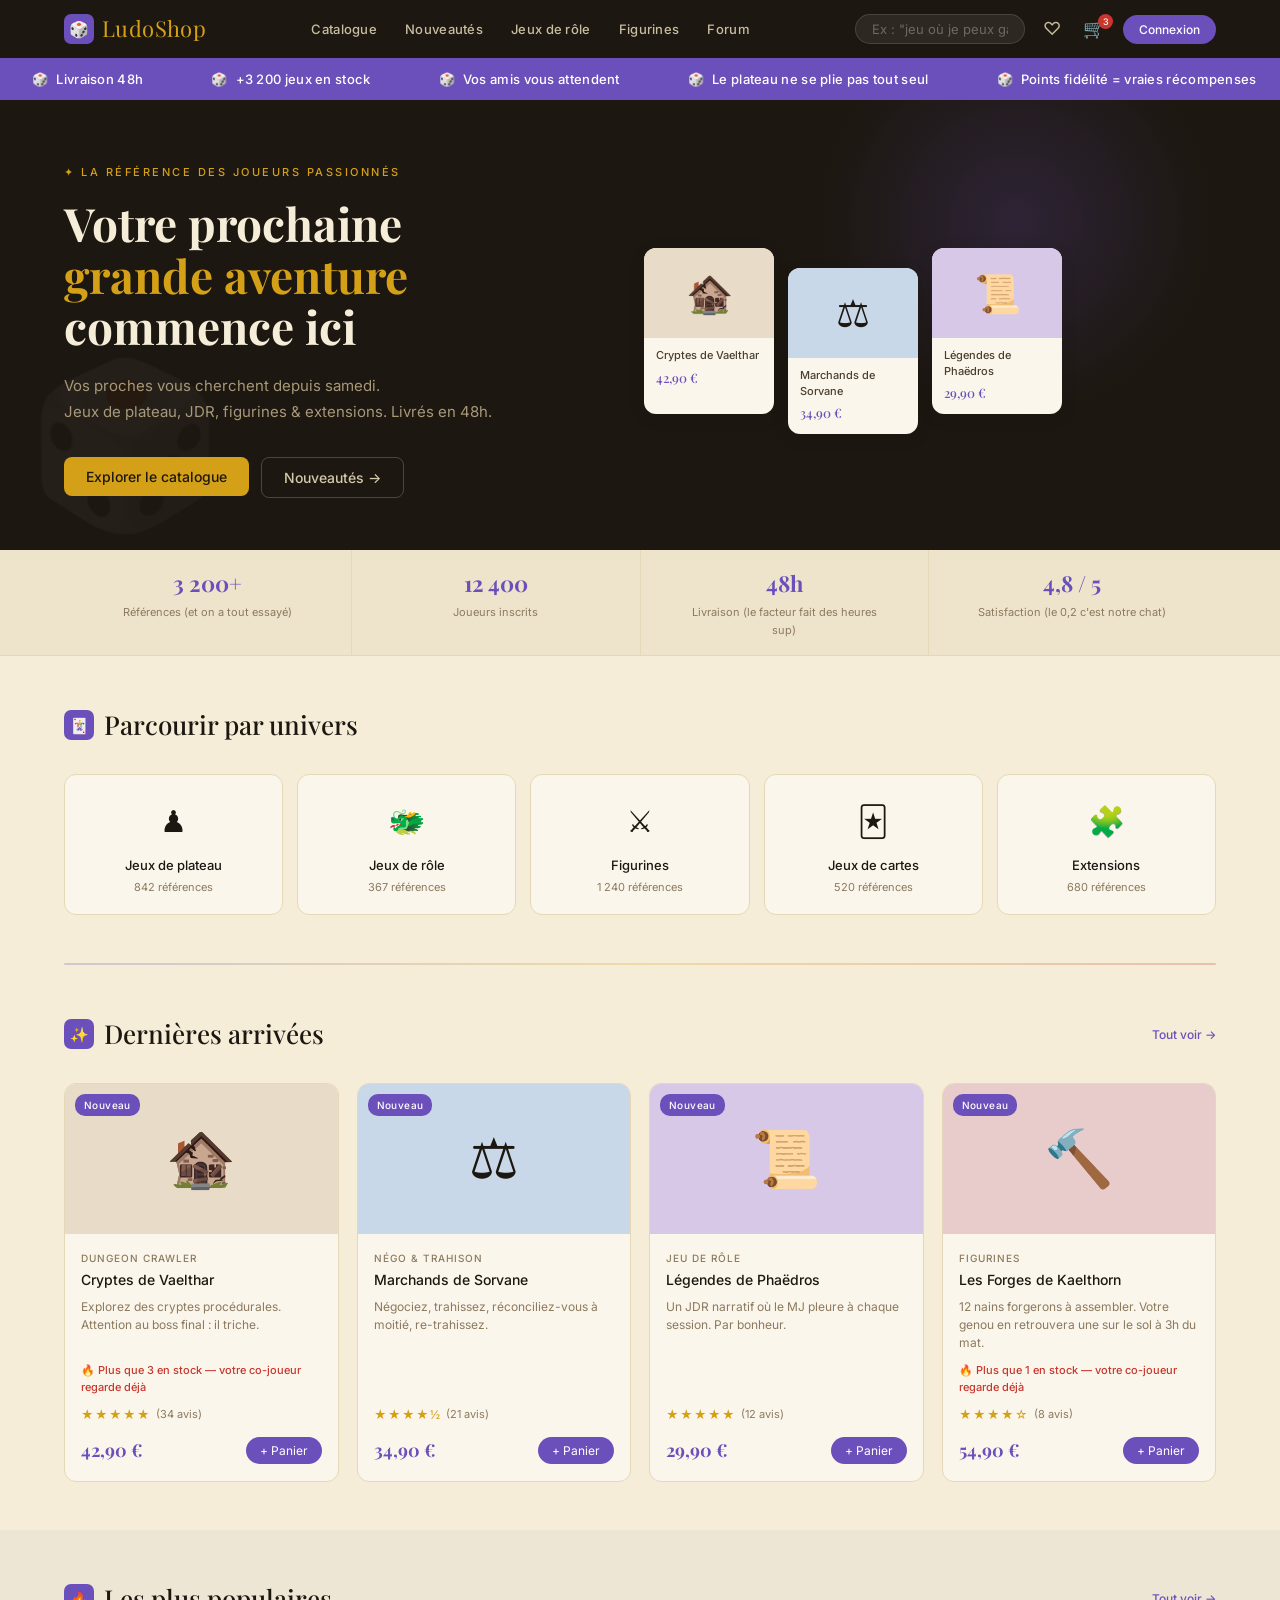
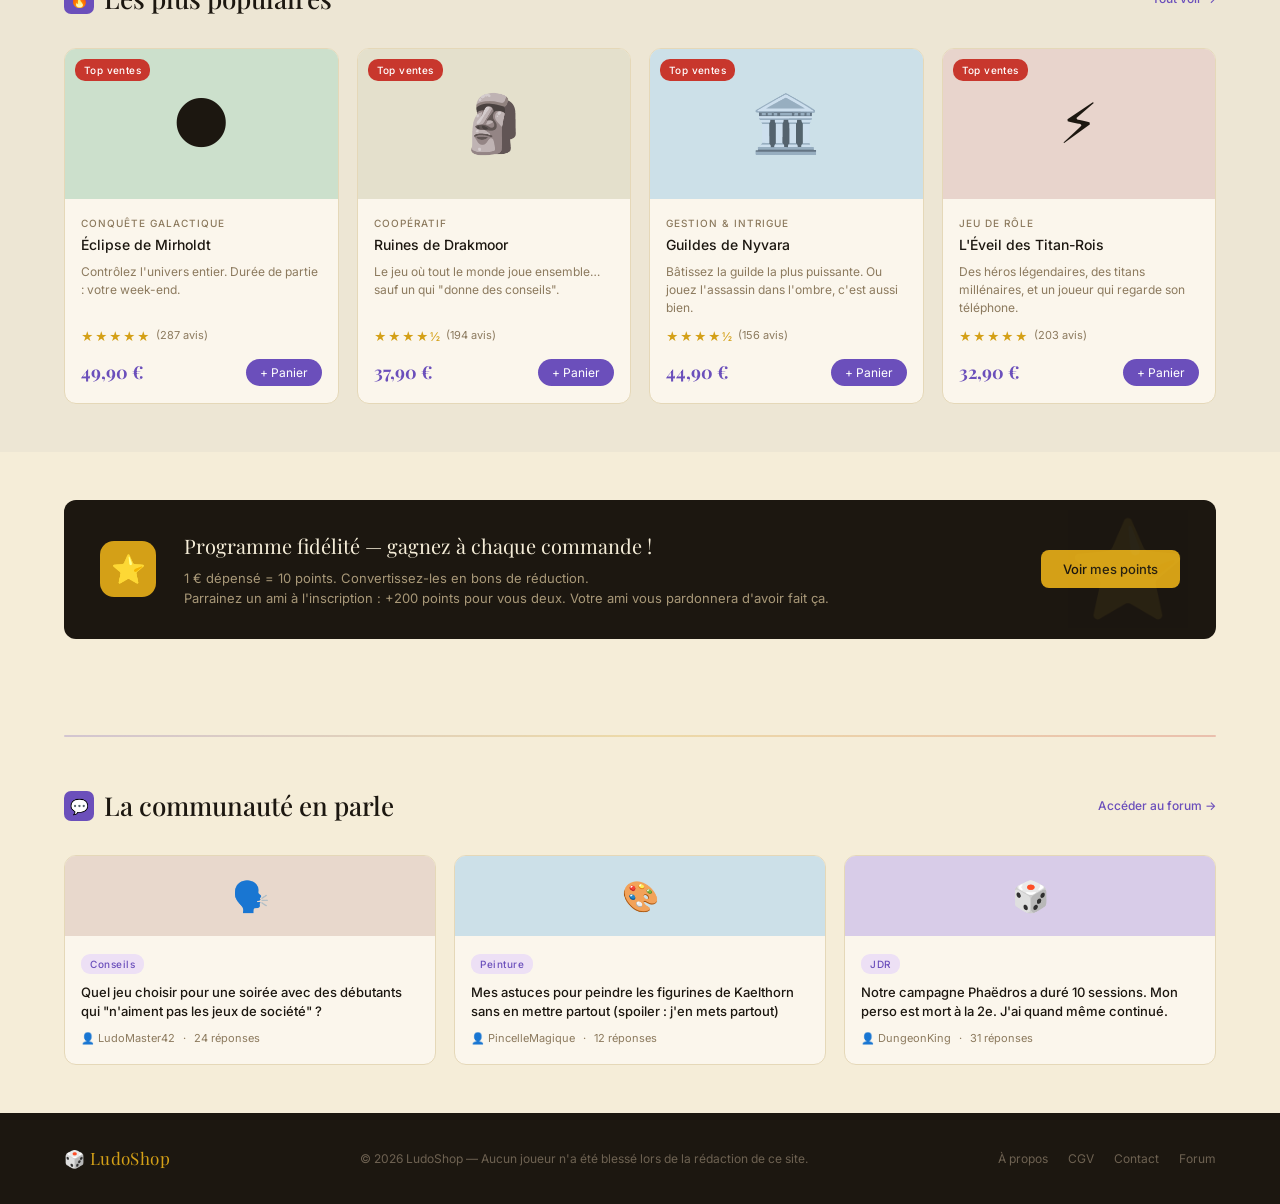
==== index.html @ 3dee8f59 "Modif index index.php -> inde.html ajoute main.css" ====
<!DOCTYPE html>
<html lang="fr">
<head>
    <meta charset="UTF-8">
    <meta name="viewport" content="width=device-width, initial-scale=1.0">
    <title>LudoShop — La boutique des joueurs (sérieux)</title>
    <link rel="stylesheet" href="style/main.css">
</head>
<body>

<!-- NAVBAR -->
<header>
    <nav class="navbar">
        <div class="container">
            <a href="index.html" class="logo">
                <div class="logo-die">
                    <span class="shake-die" id="shake-die" title="Lancez le dé !">🎲</span>
                </div>
                LudoShop
            </a>
            <ul class="nav-links">
                <li><a href="catalogue.html">Catalogue</a></li>
                <li><a href="catalogue.html?cat=nouveautes">Nouveautés</a></li>
                <li><a href="catalogue.html?cat=jdr">Jeux de rôle</a></li>
                <li><a href="catalogue.html?cat=figurines">Figurines</a></li>
                <li><a href="forum.html">Forum</a></li>
            </ul>
            <div class="nav-right">
                <input class="search-input" type="text" placeholder='Ex : "jeu où je peux gagner"…'>
                <button class="icon-btn" title="Mes envies">♡</button>
                <button class="icon-btn" title="Mon panier (plein comme d'hab)">
                    🛒
                    <span class="cart-badge">3</span>
                </button>
                <a href="connexion.html"><button class="btn-nav">Connexion</button></a>
            </div>
        </div>
    </nav>
</header>

<!-- BANDEAU DÉFILANT -->
<div class="fun-banner" aria-hidden="true">
    <div class="fun-banner-track">
        <span>Livraison 48h</span>
        <span>+3 200 jeux en stock</span>
        <span>Vos amis vous attendent</span>
        <span>Le plateau ne se plie pas tout seul</span>
        <span>Points fidélité = vraies récompenses</span>
        <span>Aucune figurine n'a été blessée lors des tests</span>
        <span>Le MJ a toujours raison (presque)</span>
        <span>Livraison 48h</span>
        <span>+3 200 jeux en stock</span>
        <span>Vos amis vous attendent</span>
        <span>Le plateau ne se plie pas tout seul</span>
        <span>Points fidélité = vraies récompenses</span>
        <span>Aucune figurine n'a été blessée lors des tests</span>
        <span>Le MJ a toujours raison (presque)</span>
    </div>
</div>

<!-- HERO -->
<section class="hero">
    <div class="container">
        <div class="hero-content">
            <p class="hero-eyebrow">✦ La référence des joueurs passionnés</p>
            <h1 class="hero-title">
                Votre prochaine<br>
                <em>grande aventure</em><br>
                commence ici
            </h1>
            <p class="hero-subtitle" id="hero-slogan">
                Vos proches vous cherchent depuis samedi.<br>
                Jeux de plateau, JDR, figurines &amp; extensions. Livrés en 48h.
            </p>
            <div class="hero-ctas">
                <a href="catalogue.html"><button class="btn btn-gold">Explorer le catalogue</button></a>
                <a href="catalogue.html?cat=nouveautes"><button class="btn btn-ghost">Nouveautés →</button></a>
            </div>
        </div>

        <div class="hero-cards">
            <a href="produit.html?id=1" class="hero-game-card">
                <div class="hero-card-thumb" style="background:#E8DCC8">🏚️</div>
                <div class="hero-card-info">
                    <div class="hero-card-name">Cryptes de Vaelthar</div>
                    <div class="hero-card-price">42,90 €</div>
                </div>
            </a>
            <a href="produit.html?id=2" class="hero-game-card">
                <div class="hero-card-thumb" style="background:#C8D8E8">⚖️</div>
                <div class="hero-card-info">
                    <div class="hero-card-name">Marchands de Sorvane</div>
                    <div class="hero-card-price">34,90 €</div>
                </div>
            </a>
            <a href="produit.html?id=3" class="hero-game-card">
                <div class="hero-card-thumb" style="background:#D8C8E8">📜</div>
                <div class="hero-card-info">
                    <div class="hero-card-name">Légendes de Phaëdros</div>
                    <div class="hero-card-price">29,90 €</div>
                </div>
            </a>
        </div>
    </div>
</section>

<!-- STATS BAR -->
<div class="stats-bar">
    <div class="container">
        <div class="stat-item">
            <div class="stat-num">3 200+</div>
            <div class="stat-label">Références (et on a tout essayé)</div>
        </div>
        <div class="stat-item">
            <div class="stat-num">12 400</div>
            <div class="stat-label">Joueurs inscrits</div>
        </div>
        <div class="stat-item">
            <div class="stat-num">48h</div>
            <div class="stat-label">Livraison (le facteur fait des heures sup)</div>
        </div>
        <div class="stat-item">
            <div class="stat-num">4,8 / 5</div>
            <div class="stat-label">Satisfaction (le 0,2 c'est notre chat)</div>
        </div>
    </div>
</div>

<!-- CATEGORIES -->
<section class="section">
    <div class="container">
        <div class="section-header">
            <h2 class="section-title">
                <div class="title-icon">🃏</div>
                Parcourir par univers
            </h2>
        </div>
        <div class="cat-grid">
            <a href="catalogue.html?cat=plateau" class="cat-card">
                <div class="cat-icon">♟️</div>
                <div class="cat-name">Jeux de plateau</div>
                <div class="cat-nb">842 références</div>
            </a>
            <a href="catalogue.html?cat=jdr" class="cat-card">
                <div class="cat-icon">🐲</div>
                <div class="cat-name">Jeux de rôle</div>
                <div class="cat-nb">367 références</div>
            </a>
            <a href="catalogue.html?cat=figurines" class="cat-card">
                <div class="cat-icon">⚔️</div>
                <div class="cat-name">Figurines</div>
                <div class="cat-nb">1 240 références</div>
            </a>
            <a href="catalogue.html?cat=cartes" class="cat-card">
                <div class="cat-icon">🃏</div>
                <div class="cat-name">Jeux de cartes</div>
                <div class="cat-nb">520 références</div>
            </a>
            <a href="catalogue.html?cat=extensions" class="cat-card">
                <div class="cat-icon">🧩</div>
                <div class="cat-name">Extensions</div>
                <div class="cat-nb">680 références</div>
            </a>
        </div>
    </div>
</section>

<div class="container"><div class="divider"></div></div>

<!-- NOUVEAUTES -->
<section class="section">
    <div class="container">
        <div class="section-header">
            <h2 class="section-title">
                <div class="title-icon">✨</div>
                Dernières arrivées
            </h2>
            <a href="catalogue.html?cat=nouveautes" class="link-all">Tout voir →</a>
        </div>
        <div class="product-grid">

            <!-- Jeu 1 -->
            <div class="product-card">
                <div class="product-thumb" style="background:#E8DCC8" data-fun="Risque de disputes familiales">
                    <span>🏚️</span>
                    <span class="badge-new">Nouveau</span>
                </div>
                <div class="product-body">
                    <div class="product-cat">Dungeon Crawler</div>
                    <div class="product-name">Cryptes de Vaelthar</div>
                    <div class="product-desc">Explorez des cryptes procédurales. Attention au boss final : il triche.</div>
                    <p class="stock-warning">🔥 Plus que 3 en stock — votre co-joueur regarde déjà</p>
                    <div class="product-stars">
                        <span class="stars">★★★★★</span>
                        <span class="avis-nb">(34 avis)</span>
                    </div>
                    <div class="product-footer">
                        <span class="product-price">42,90 €</span>
                        <button class="btn-sm btn-panier">+ Panier</button>
                    </div>
                </div>
            </div>

            <!-- Jeu 2 -->
            <div class="product-card">
                <div class="product-thumb" style="background:#C8D8E8" data-fun="Amis perdus : 2 en moyenne">
                    <span>⚖️</span>
                    <span class="badge-new">Nouveau</span>
                </div>
                <div class="product-body">
                    <div class="product-cat">Négo &amp; trahison</div>
                    <div class="product-name">Marchands de Sorvane</div>
                    <div class="product-desc">Négociez, trahissez, réconciliez-vous à moitié, re-trahissez.</div>
                    <div class="product-stars">
                        <span class="stars">★★★★½</span>
                        <span class="avis-nb">(21 avis)</span>
                    </div>
                    <div class="product-footer">
                        <span class="product-price">34,90 €</span>
                        <button class="btn-sm btn-panier">+ Panier</button>
                    </div>
                </div>
            </div>

            <!-- Jeu 3 -->
            <div class="product-card">
                <div class="product-thumb" style="background:#D8C8E8" data-fun="Séance psy incluse">
                    <span>📜</span>
                    <span class="badge-new">Nouveau</span>
                </div>
                <div class="product-body">
                    <div class="product-cat">Jeu de rôle</div>
                    <div class="product-name">Légendes de Phaëdros</div>
                    <div class="product-desc">Un JDR narratif où le MJ pleure à chaque session. Par bonheur.</div>
                    <div class="product-stars">
                        <span class="stars">★★★★★</span>
                        <span class="avis-nb">(12 avis)</span>
                    </div>
                    <div class="product-footer">
                        <span class="product-price">29,90 €</span>
                        <button class="btn-sm btn-panier">+ Panier</button>
                    </div>
                </div>
            </div>

            <!-- Jeu 4 -->
            <div class="product-card">
                <div class="product-thumb" style="background:#E8CCCC" data-fun="Pinceau non fourni (ni excuse)">
                    <span>🔨</span>
                    <span class="badge-new">Nouveau</span>
                </div>
                <div class="product-body">
                    <div class="product-cat">Figurines</div>
                    <div class="product-name">Les Forges de Kaelthorn</div>
                    <div class="product-desc">12 nains forgerons à assembler. Votre genou en retrouvera une sur le sol à 3h du mat.</div>
                    <p class="stock-warning">🔥 Plus que 1 en stock — votre co-joueur regarde déjà</p>
                    <div class="product-stars">
                        <span class="stars">★★★★☆</span>
                        <span class="avis-nb">(8 avis)</span>
                    </div>
                    <div class="product-footer">
                        <span class="product-price">54,90 €</span>
                        <button class="btn-sm btn-panier">+ Panier</button>
                    </div>
                </div>
            </div>

        </div>
    </div>
</section>

<!-- POPULAIRES -->
<section class="section section-alt">
    <div class="container">
        <div class="section-header">
            <h2 class="section-title">
                <div class="title-icon">🔥</div>
                Les plus populaires
            </h2>
            <a href="catalogue.html?sort=popularite" class="link-all">Tout voir →</a>
        </div>
        <div class="product-grid">

            <!-- Jeu 5 -->
            <div class="product-card">
                <div class="product-thumb" style="background:#CCE0CC" data-fun="Table de 2m² recommandée">
                    <span>🌑</span>
                    <span class="badge-hot">Top ventes</span>
                </div>
                <div class="product-body">
                    <div class="product-cat">Conquête galactique</div>
                    <div class="product-name">Éclipse de Mirholdt</div>
                    <div class="product-desc">Contrôlez l'univers entier. Durée de partie : votre week-end.</div>
                    <div class="product-stars">
                        <span class="stars">★★★★★</span>
                        <span class="avis-nb">(287 avis)</span>
                    </div>
                    <div class="product-footer">
                        <span class="product-price">49,90 €</span>
                        <button class="btn-sm btn-panier">+ Panier</button>
                    </div>
                </div>
            </div>

            <!-- Jeu 6 -->
            <div class="product-card">
                <div class="product-thumb" style="background:#E4E0CC" data-fun="Coopération testée, approuvée">
                    <span>🗿</span>
                    <span class="badge-hot">Top ventes</span>
                </div>
                <div class="product-body">
                    <div class="product-cat">Coopératif</div>
                    <div class="product-name">Ruines de Drakmoor</div>
                    <div class="product-desc">Le jeu où tout le monde joue ensemble… sauf un qui "donne des conseils".</div>
                    <div class="product-stars">
                        <span class="stars">★★★★½</span>
                        <span class="avis-nb">(194 avis)</span>
                    </div>
                    <div class="product-footer">
                        <span class="product-price">37,90 €</span>
                        <button class="btn-sm btn-panier">+ Panier</button>
                    </div>
                </div>
            </div>

            <!-- Jeu 7 -->
            <div class="product-card">
                <div class="product-thumb" style="background:#CCE0E8" data-fun="Pouvoir corrompt. Parfait.">
                    <span>🏛️</span>
                    <span class="badge-hot">Top ventes</span>
                </div>
                <div class="product-body">
                    <div class="product-cat">Gestion &amp; intrigue</div>
                    <div class="product-name">Guildes de Nyvara</div>
                    <div class="product-desc">Bâtissez la guilde la plus puissante. Ou jouez l'assassin dans l'ombre, c'est aussi bien.</div>
                    <div class="product-stars">
                        <span class="stars">★★★★½</span>
                        <span class="avis-nb">(156 avis)</span>
                    </div>
                    <div class="product-footer">
                        <span class="product-price">44,90 €</span>
                        <button class="btn-sm btn-panier">+ Panier</button>
                    </div>
                </div>
            </div>

            <!-- Jeu 8 -->
            <div class="product-card">
                <div class="product-thumb" style="background:#E8D4CC" data-fun="Le MJ a pleuré 3 fois">
                    <span>⚡</span>
                    <span class="badge-hot">Top ventes</span>
                </div>
                <div class="product-body">
                    <div class="product-cat">Jeu de rôle</div>
                    <div class="product-name">L'Éveil des Titan-Rois</div>
                    <div class="product-desc">Des héros légendaires, des titans millénaires, et un joueur qui regarde son téléphone.</div>
                    <div class="product-stars">
                        <span class="stars">★★★★★</span>
                        <span class="avis-nb">(203 avis)</span>
                    </div>
                    <div class="product-footer">
                        <span class="product-price">32,90 €</span>
                        <button class="btn-sm btn-panier">+ Panier</button>
                    </div>
                </div>
            </div>

        </div>
    </div>
</section>

<!-- FIDÉLITÉ -->
<section class="section">
    <div class="container">
        <div class="fidelity-banner">
            <div class="fidelity-icon">⭐</div>
            <div class="fidelity-text">
                <div class="fidelity-title">Programme fidélité — gagnez à chaque commande !</div>
                <div class="fidelity-desc">
                    1 € dépensé = 10 points. Convertissez-les en bons de réduction.<br>
                    Parrainez un ami à l'inscription : +200 points pour vous deux. Votre ami vous pardonnera d'avoir fait ça.
                </div>
            </div>
            <a href="fidelite.html"><button class="btn-fidelity">Voir mes points</button></a>
        </div>
    </div>
</section>

<div class="container"><div class="divider"></div></div>

<!-- FORUM -->
<section class="section">
    <div class="container">
        <div class="section-header">
            <h2 class="section-title">
                <div class="title-icon">💬</div>
                La communauté en parle
            </h2>
            <a href="forum.html" class="link-all">Accéder au forum →</a>
        </div>
        <div class="forum-grid">

            <a href="forum.html" class="forum-card">
                <div class="forum-card-head" style="background:#E8D8CC">🗣️</div>
                <div class="forum-card-body">
                    <span class="forum-tag">Conseils</span>
                    <div class="forum-title">Quel jeu choisir pour une soirée avec des débutants qui "n'aiment pas les jeux de société" ?</div>
                    <div class="forum-meta">
                        <span>👤 LudoMaster42</span>
                        <span>·</span>
                        <span>24 réponses</span>
                    </div>
                </div>
            </a>

            <a href="forum.html" class="forum-card">
                <div class="forum-card-head" style="background:#CCE0E8">🎨</div>
                <div class="forum-card-body">
                    <span class="forum-tag">Peinture</span>
                    <div class="forum-title">Mes astuces pour peindre les figurines de Kaelthorn sans en mettre partout (spoiler : j'en mets partout)</div>
                    <div class="forum-meta">
                        <span>👤 PincelleMagique</span>
                        <span>·</span>
                        <span>12 réponses</span>
                    </div>
                </div>
            </a>

            <a href="forum.html" class="forum-card">
                <div class="forum-card-head" style="background:#D8CCE8">🎲</div>
                <div class="forum-card-body">
                    <span class="forum-tag">JDR</span>
                    <div class="forum-title">Notre campagne Phaëdros a duré 10 sessions. Mon perso est mort à la 2e. J'ai quand même continué.</div>
                    <div class="forum-meta">
                        <span>👤 DungeonKing</span>
                        <span>·</span>
                        <span>31 réponses</span>
                    </div>
                </div>
            </a>

        </div>
    </div>
</section>

<!-- EASTER EGG — lancé de dé -->
<div class="egg-overlay" id="egg-overlay">
    <div class="egg-box">
        <button class="egg-close" onclick="closeEgg()">✕</button>
        <div class="egg-emoji" id="egg-emoji">🎲</div>
        <h3 id="egg-title">Vous avez lancé le dé !</h3>
        <p id="egg-text">…</p>
        <button class="btn btn-purple" onclick="closeEgg()">Compris, j'achète quand même</button>
    </div>
</div>

<!-- FOOTER -->
<footer class="footer">
    <div class="container">
        <div class="logo" style="font-size:17px">🎲 LudoShop</div>
        <p class="footer-copy">© 2026 LudoShop — Aucun joueur n'a été blessé lors de la rédaction de ce site.</p>
        <nav class="footer-links">
            <a href="#">À propos</a>
            <a href="#">CGV</a>
            <a href="#">Contact</a>
            <a href="forum.html">Forum</a>
        </nav>
    </div>
</footer>

<script>
    // --- Slogans aléatoires dans le hero ---
    const slogans = [
        "Vos proches vous cherchent depuis samedi.",
        "Parce que perdre entre amis, c'est quand même mieux que gagner seul.",
        "Niveau règles : de 'facile' à 'on a besoin d'un doctorat'.",
        "Le bon côté des jeux de plateau : on éteint les écrans... pour regarder des cartes.",
        "Avertissement : peut provoquer des soirées qui finissent à 3h du matin.",
    ];
    const slogan = slogans[Math.floor(Math.random() * slogans.length)];
    document.getElementById('hero-slogan').innerHTML =
        slogan + '<br>Jeux de plateau, JDR, figurines &amp; extensions. Livrés en 48h.';

    // --- Easter egg : lancé de dé ---
    const resultats = [
        { emoji: '⚀', titre: 'Résultat : 1', texte: 'Vous commencez la partie. Directement dernier. Bonne chance.' },
        { emoji: '⚁', titre: 'Résultat : 2', texte: 'Presque bien. Votre co-joueur a fait 12 au premier lancé. Dommage.' },
        { emoji: '⚂', titre: 'Résultat : 3', texte: 'Moyen. Comme la météo. Comme le café de bureau. Recommencez.' },
        { emoji: '⚃', titre: 'Résultat : 4', texte: 'Pas mal ! Votre adversaire a fait 5. Recommencez encore.' },
        { emoji: '⚄', titre: 'Résultat : 5', texte: 'Excellent ! Mais votre voisin vient de faire un 6. Cruel.' },
        { emoji: '⚅', titre: 'CRITIQUE — Résultat : 6 !', texte: '🎉 Maximum absolu ! Vous pouvez vous vanter pendant exactement 4 minutes avant que quelqu\'un batte votre score.' },
    ];

    const die = document.getElementById('shake-die');
    const overlay = document.getElementById('egg-overlay');

    die.addEventListener('click', () => {
        die.classList.add('shaking');
        setTimeout(() => die.classList.remove('shaking'), 500);
        const r = resultats[Math.floor(Math.random() * resultats.length)];
        document.getElementById('egg-emoji').textContent = r.emoji;
        document.getElementById('egg-title').textContent  = r.titre;
        document.getElementById('egg-text').textContent   = r.texte;
        overlay.classList.add('open');
    });

    function closeEgg() { overlay.classList.remove('open'); }
    overlay.addEventListener('click', e => { if (e.target === overlay) closeEgg(); });

    // --- Slogan au hover du logo ---
    const logoSlogans = [
        "Votre porte-monnaie tremble déjà.",
        "On ne juge pas les 47 jeux dans votre placard.",
        "Règles lues : 0. Partie lancée : 1.",
        "Votre famille commence à s'inquiéter.",
    ];
    document.querySelector('.logo').addEventListener('mouseenter', function() {
        this.title = logoSlogans[Math.floor(Math.random() * logoSlogans.length)];
    });

    // --- Boutons panier avec feedback ---
    document.querySelectorAll('.btn-panier').forEach(btn => {
        btn.addEventListener('click', function() {
            const original = this.textContent;
            this.textContent = '✓ Ajouté !';
            this.style.background = '#2E7D32';
            setTimeout(() => {
                this.textContent = original;
                this.style.background = '';
            }, 1500);
        });
    });
</script>

</body>
</html>
---- style/main.css ----
/* ============================================================
   LUDOSHOP — main.css
   À importer dans toutes les pages :
   <link rel="stylesheet" href="style/main.css">
   ============================================================ */

@import url('https://fonts.googleapis.com/css2?family=Playfair+Display:wght@500;700&family=Inter:wght@400;500&display=swap');

/* ===========================
   RESET & VARIABLES
=========================== */
*, *::before, *::after {
    box-sizing: border-box;
    margin: 0;
    padding: 0;
}

:root {
    --bg-dark:           #1C1710;
    --bg-warm:           #F5EDD8;
    --bg-card:           #FBF6EC;
    --bg-section-alt:    #EDE6D4;
    --accent-purple:     #6B4FBB;
    --accent-purple-lt:  #8B6FDB;
    --accent-gold:       #D4A017;
    --accent-red:        #C8372D;
    --accent-green:      #2E7D32;
    --text-dark:         #1C1710;
    --text-mid:          #4A3F2E;
    --text-light:        #8C7A5E;
    --border:            #E5D8B8;
    --radius:            12px;
    --radius-sm:         8px;
    --shadow:            0 4px 16px rgba(28,23,16,.12);
    --shadow-hover:      0 8px 28px rgba(28,23,16,.22);
    --font-display:      'Playfair Display', Georgia, serif;
    --font-body:         'Inter', system-ui, sans-serif;
    --transition:        .22s ease;
}

html { scroll-behavior: smooth; }

body {
    font-family: var(--font-body);
    background: var(--bg-warm);
    color: var(--text-dark);
    font-size: 14px;
    line-height: 1.6;
}

a { color: inherit; text-decoration: none; }
ul { list-style: none; }
button { font-family: var(--font-body); cursor: pointer; }
img { display: block; max-width: 100%; }

/* ===========================
   UTILITAIRES
=========================== */
.container {
    max-width: 1200px;
    margin: 0 auto;
    padding: 0 24px;
}

.section          { padding: 48px 0; }
.section-alt      { background: var(--bg-section-alt); }

.section-header {
    display: flex;
    align-items: center;
    justify-content: space-between;
    margin-bottom: 28px;
}

.section-title {
    font-family: var(--font-display);
    font-size: 26px;
    font-weight: 500;
    display: flex;
    align-items: center;
    gap: 10px;
}

.title-icon {
    width: 30px;
    height: 30px;
    background: var(--accent-purple);
    border-radius: 7px;
    display: flex;
    align-items: center;
    justify-content: center;
    font-size: 15px;
    flex-shrink: 0;
}

.link-all {
    font-size: 12px;
    color: var(--accent-purple);
    font-weight: 500;
    display: flex;
    align-items: center;
    gap: 4px;
    transition: opacity var(--transition);
}
.link-all:hover { opacity: .7; }

.divider {
    height: 2px;
    background: linear-gradient(90deg, var(--accent-purple), var(--accent-gold), var(--accent-red));
    opacity: .25;
    border-radius: 2px;
    margin: 0;
}

/* ===========================
   BOUTONS
=========================== */
.btn {
    display: inline-flex;
    align-items: center;
    justify-content: center;
    gap: 6px;
    border: none;
    border-radius: var(--radius-sm);
    padding: 11px 22px;
    font-size: 14px;
    font-weight: 500;
    font-family: var(--font-body);
    transition: opacity var(--transition), background var(--transition);
    cursor: pointer;
}
.btn:hover { opacity: .88; }

.btn-gold       { background: var(--accent-gold);    color: var(--bg-dark); }
.btn-purple     { background: var(--accent-purple);  color: #fff; }
.btn-red        { background: var(--accent-red);     color: #fff; }

.btn-ghost {
    background: transparent;
    color: #D4C9A8;
    border: 1px solid rgba(255,255,255,.2);
}
.btn-ghost:hover {
    border-color: var(--accent-gold);
    color: var(--accent-gold);
    opacity: 1;
}

.btn-sm {
    padding: 6px 14px;
    font-size: 12px;
    border-radius: 20px;
    background: var(--accent-purple);
    color: #fff;
    border: none;
    font-family: var(--font-body);
    transition: background var(--transition);
    cursor: pointer;
}
.btn-sm:hover { background: var(--accent-purple-lt); }

.btn-nav {
    background: var(--accent-purple);
    color: #fff;
    border: none;
    border-radius: 20px;
    padding: 7px 16px;
    font-size: 12px;
    font-weight: 500;
    font-family: var(--font-body);
    transition: background var(--transition);
    cursor: pointer;
}
.btn-nav:hover { background: var(--accent-purple-lt); }

/* ===========================
   NAVBAR
=========================== */
.navbar {
    background: var(--bg-dark);
    position: sticky;
    top: 0;
    z-index: 200;
    height: 58px;
    display: flex;
    align-items: center;
}

.navbar .container {
    display: flex;
    align-items: center;
    justify-content: space-between;
    width: 100%;
}

.logo {
    font-family: var(--font-display);
    font-size: 22px;
    color: var(--accent-gold);
    display: flex;
    align-items: center;
    gap: 8px;
    letter-spacing: .4px;
}

.logo-die {
    width: 30px;
    height: 30px;
    background: var(--accent-purple);
    border-radius: 7px;
    display: flex;
    align-items: center;
    justify-content: center;
    font-size: 16px;
    transition: transform var(--transition);
}
.logo:hover .logo-die { transform: rotate(20deg); }

.nav-links {
    display: flex;
    gap: 28px;
}

.nav-links a {
    color: #C8BDA0;
    font-size: 13px;
    font-weight: 500;
    letter-spacing: .3px;
    transition: color var(--transition);
}
.nav-links a:hover { color: var(--accent-gold); }

.nav-right {
    display: flex;
    align-items: center;
    gap: 14px;
}

.search-input {
    background: rgba(255,255,255,.08);
    border: 1px solid rgba(255,255,255,.12);
    border-radius: 20px;
    padding: 6px 16px;
    color: #fff;
    font-size: 13px;
    outline: none;
    width: 170px;
    font-family: var(--font-body);
    transition: border-color var(--transition), background var(--transition);
}
.search-input::placeholder { color: rgba(255,255,255,.3); }
.search-input:focus {
    border-color: var(--accent-gold);
    background: rgba(255,255,255,.12);
}

.icon-btn {
    background: none;
    border: none;
    color: #C8BDA0;
    font-size: 18px;
    position: relative;
    padding: 4px;
    line-height: 1;
    transition: color var(--transition);
    cursor: pointer;
}
.icon-btn:hover { color: var(--accent-gold); }

.cart-badge {
    position: absolute;
    top: -2px; right: -4px;
    background: var(--accent-red);
    color: #fff;
    font-size: 9px;
    width: 15px; height: 15px;
    border-radius: 50%;
    display: flex;
    align-items: center;
    justify-content: center;
    font-weight: 500;
}

/* ===========================
   HERO
=========================== */
.hero {
    background: var(--bg-dark);
    padding: 64px 0 52px;
    position: relative;
    overflow: hidden;
}

.hero::before {
    content: '';
    position: absolute;
    top: -80px; right: 5%;
    width: 400px; height: 400px;
    background: radial-gradient(circle, rgba(107,79,187,.22) 0%, transparent 70%);
    pointer-events: none;
}

.hero::after {
    content: '🎲';
    position: absolute;
    bottom: -20px; left: 2%;
    font-size: 160px;
    opacity: .04;
    pointer-events: none;
}

.hero .container {
    display: flex;
    align-items: center;
    gap: 60px;
}

.hero-content {
    flex: 1;
    max-width: 520px;
    position: relative;
    z-index: 1;
}

.hero-eyebrow {
    font-size: 11px;
    letter-spacing: 2.5px;
    text-transform: uppercase;
    color: var(--accent-gold);
    margin-bottom: 16px;
    font-weight: 500;
}

.hero-title {
    font-family: var(--font-display);
    font-size: 46px;
    font-weight: 700;
    color: var(--bg-warm);
    line-height: 1.12;
    margin-bottom: 20px;
}

.hero-title em {
    color: var(--accent-gold);
    font-style: normal;
}

.hero-subtitle {
    color: #A89878;
    font-size: 15px;
    line-height: 1.75;
    margin-bottom: 32px;
}

.hero-ctas {
    display: flex;
    gap: 12px;
    flex-wrap: wrap;
}

.hero-cards {
    display: flex;
    gap: 14px;
    flex-shrink: 0;
    position: relative;
    z-index: 1;
}

.hero-game-card {
    width: 130px;
    background: var(--bg-card);
    border-radius: var(--radius);
    overflow: hidden;
    box-shadow: var(--shadow);
    cursor: pointer;
    transition: transform .25s;
    display: block;
}
.hero-game-card:hover { transform: translateY(-5px); }
.hero-game-card:nth-child(2) { transform: translateY(20px); }
.hero-game-card:nth-child(2):hover { transform: translateY(15px); }

.hero-card-thumb {
    height: 90px;
    display: flex;
    align-items: center;
    justify-content: center;
    font-size: 38px;
}

.hero-card-info { padding: 10px 12px; }

.hero-card-name {
    font-size: 11px;
    font-weight: 500;
    color: var(--text-mid);
    line-height: 1.4;
    margin-bottom: 4px;
}

.hero-card-price {
    font-size: 13px;
    font-weight: 500;
    color: var(--accent-purple);
    font-family: var(--font-display);
}

/* ===========================
   STATS BAR
=========================== */
.stats-bar {
    background: #EEE4CC;
    border-bottom: 1px solid var(--border);
}

.stats-bar .container {
    display: flex;
    justify-content: center;
}

.stat-item {
    padding: 16px 40px;
    text-align: center;
    border-right: 1px solid var(--border);
    flex: 1;
}
.stat-item:last-child { border-right: none; }

.stat-num {
    font-family: var(--font-display);
    font-size: 22px;
    font-weight: 700;
    color: var(--accent-purple);
}

.stat-label {
    font-size: 11px;
    color: var(--text-light);
    margin-top: 3px;
}

/* ===========================
   BANDEAU HUMOUR
=========================== */
.fun-banner {
    background: var(--accent-purple);
    padding: 10px 0;
    overflow: hidden;
    white-space: nowrap;
}

.fun-banner-track {
    display: inline-block;
    animation: scroll-banner 30s linear infinite;
}

.fun-banner-track span {
    color: #fff;
    font-size: 13px;
    font-weight: 500;
    letter-spacing: .3px;
    margin: 0 32px;
}

.fun-banner-track span::before {
    content: '🎲';
    margin-right: 8px;
}

@keyframes scroll-banner {
    0%   { transform: translateX(0); }
    100% { transform: translateX(-50%); }
}

/* ===========================
   EASTER EGG — dé secoué
=========================== */
.shake-die {
    display: inline-block;
    cursor: pointer;
    transition: transform .1s;
}
.shake-die.shaking {
    animation: shake 0.5s cubic-bezier(.36,.07,.19,.97) both;
}
@keyframes shake {
    10%, 90% { transform: rotate(-5deg) scale(1.2); }
    20%, 80% { transform: rotate(5deg)  scale(1.3); }
    30%, 50%, 70% { transform: rotate(-5deg) scale(1.2); }
    40%, 60% { transform: rotate(5deg)  scale(1.1); }
}

/* ===========================
   CATEGORIES
=========================== */
.cat-grid {
    display: grid;
    grid-template-columns: repeat(5, 1fr);
    gap: 14px;
}

.cat-card {
    background: var(--bg-card);
    border: 1px solid var(--border);
    border-radius: var(--radius);
    padding: 22px 14px 18px;
    text-align: center;
    cursor: pointer;
    transition: background var(--transition), border-color var(--transition),
                transform var(--transition), box-shadow var(--transition);
    display: block;
}
.cat-card:hover {
    background: var(--accent-purple);
    border-color: var(--accent-purple);
    transform: translateY(-3px);
    box-shadow: var(--shadow-hover);
}
.cat-card:hover .cat-name,
.cat-card:hover .cat-nb { color: #fff; }

.cat-icon { font-size: 30px; margin-bottom: 10px; }
.cat-name { font-size: 13px; font-weight: 500; color: var(--text-dark); transition: color var(--transition); }
.cat-nb   { font-size: 11px; color: var(--text-light); margin-top: 3px; transition: color var(--transition); }

/* ===========================
   PRODUCT GRID
=========================== */
.product-grid {
    display: grid;
    grid-template-columns: repeat(4, 1fr);
    gap: 18px;
}

.product-card {
    background: var(--bg-card);
    border: 1px solid var(--border);
    border-radius: var(--radius);
    overflow: hidden;
    cursor: pointer;
    transition: box-shadow .25s, transform .25s;
    position: relative;
    display: flex;
    flex-direction: column;
}
.product-card:hover {
    box-shadow: var(--shadow-hover);
    transform: translateY(-3px);
}

.product-thumb {
    height: 150px;
    display: flex;
    align-items: center;
    justify-content: center;
    font-size: 56px;
    position: relative;
    flex-shrink: 0;
    transition: font-size .2s;
}
.product-card:hover .product-thumb { font-size: 64px; }

/* Tooltip humour au hover */
.product-thumb::after {
    content: attr(data-fun);
    position: absolute;
    bottom: 6px;
    left: 50%;
    transform: translateX(-50%) translateY(4px);
    background: rgba(28,23,16,.82);
    color: #fff;
    font-size: 11px;
    padding: 3px 9px;
    border-radius: 20px;
    white-space: nowrap;
    opacity: 0;
    transition: opacity .2s, transform .2s;
    pointer-events: none;
    font-family: var(--font-body);
}
.product-card:hover .product-thumb::after {
    opacity: 1;
    transform: translateX(-50%) translateY(0);
}

.badge-new,
.badge-hot,
.badge-promo {
    position: absolute;
    top: 10px; left: 10px;
    font-size: 10px;
    font-weight: 500;
    padding: 3px 9px;
    border-radius: 10px;
    letter-spacing: .4px;
}
.badge-new   { background: var(--accent-purple); color: #fff; }
.badge-hot   { background: var(--accent-red);    color: #fff; }
.badge-promo { background: var(--accent-green);  color: #fff; }

.product-body {
    padding: 16px;
    flex: 1;
    display: flex;
    flex-direction: column;
}

.product-cat {
    font-size: 10px;
    font-weight: 500;
    color: var(--text-light);
    text-transform: uppercase;
    letter-spacing: 1px;
    margin-bottom: 5px;
}

.product-name {
    font-size: 14px;
    font-weight: 500;
    color: var(--text-dark);
    line-height: 1.35;
    margin-bottom: 8px;
}

.product-desc {
    font-size: 12px;
    color: var(--text-light);
    line-height: 1.5;
    margin-bottom: 10px;
    flex: 1;
}

.product-stars {
    display: flex;
    align-items: center;
    gap: 5px;
    margin-bottom: 12px;
}
.stars   { color: var(--accent-gold); font-size: 12px; letter-spacing: 1px; }
.avis-nb { font-size: 11px; color: var(--text-light); }

.product-footer {
    display: flex;
    align-items: center;
    justify-content: space-between;
}

.product-price {
    font-family: var(--font-display);
    font-size: 18px;
    font-weight: 700;
    color: var(--accent-purple);
}

/* ===========================
   ALERTE STOCK — humour
=========================== */
.stock-warning {
    font-size: 11px;
    color: var(--accent-red);
    font-weight: 500;
    margin-bottom: 8px;
    display: flex;
    align-items: center;
    gap: 4px;
}

/* ===========================
   FIDÉLITÉ BANNER
=========================== */
.fidelity-banner {
    background: var(--bg-dark);
    border-radius: var(--radius);
    padding: 30px 36px;
    display: flex;
    align-items: center;
    gap: 28px;
    position: relative;
    overflow: hidden;
    margin-bottom: 48px;
}

.fidelity-banner::after {
    content: '⭐';
    position: absolute;
    right: 28px; top: 50%;
    transform: translateY(-50%);
    font-size: 96px;
    opacity: .06;
    pointer-events: none;
}

.fidelity-icon {
    width: 56px; height: 56px;
    background: var(--accent-gold);
    border-radius: 14px;
    display: flex;
    align-items: center;
    justify-content: center;
    font-size: 28px;
    flex-shrink: 0;
}

.fidelity-text { flex: 1; }

.fidelity-title {
    font-family: var(--font-display);
    font-size: 20px;
    color: var(--bg-warm);
    margin-bottom: 6px;
}

.fidelity-desc {
    font-size: 13px;
    color: #A89878;
    line-height: 1.6;
}

.btn-fidelity {
    background: var(--accent-gold);
    color: var(--bg-dark);
    border: none;
    border-radius: var(--radius-sm);
    padding: 11px 22px;
    font-size: 13px;
    font-weight: 500;
    white-space: nowrap;
    flex-shrink: 0;
    font-family: var(--font-body);
    transition: opacity var(--transition);
    cursor: pointer;
}
.btn-fidelity:hover { opacity: .88; }

/* ===========================
   FORUM PREVIEW
=========================== */
.forum-grid {
    display: grid;
    grid-template-columns: repeat(3, 1fr);
    gap: 18px;
}

.forum-card {
    background: var(--bg-card);
    border: 1px solid var(--border);
    border-radius: var(--radius);
    overflow: hidden;
    cursor: pointer;
    transition: box-shadow .25s, transform .25s;
    display: block;
}
.forum-card:hover {
    box-shadow: var(--shadow-hover);
    transform: translateY(-2px);
}

.forum-card-head {
    height: 80px;
    display: flex;
    align-items: center;
    justify-content: center;
    font-size: 30px;
}

.forum-card-body { padding: 16px; }

.forum-tag {
    display: inline-block;
    background: #EDE0F5;
    color: var(--accent-purple);
    font-size: 10px;
    font-weight: 500;
    padding: 2px 9px;
    border-radius: 9px;
    margin-bottom: 9px;
    letter-spacing: .5px;
}

.forum-title {
    font-size: 13px;
    font-weight: 500;
    line-height: 1.45;
    margin-bottom: 10px;
    color: var(--text-dark);
}

.forum-meta {
    font-size: 11px;
    color: var(--text-light);
    display: flex;
    gap: 8px;
    align-items: center;
}

/* ===========================
   MODAL EASTER EGG
=========================== */
.egg-overlay {
    display: none;
    position: fixed;
    inset: 0;
    background: rgba(28,23,16,.75);
    z-index: 999;
    align-items: center;
    justify-content: center;
}
.egg-overlay.open { display: flex; }

.egg-box {
    background: var(--bg-card);
    border-radius: var(--radius);
    padding: 36px 40px;
    max-width: 420px;
    text-align: center;
    position: relative;
    animation: pop-in .25s ease;
}

@keyframes pop-in {
    from { transform: scale(.85); opacity: 0; }
    to   { transform: scale(1);   opacity: 1; }
}

.egg-box .egg-emoji { font-size: 56px; margin-bottom: 16px; }

.egg-box h3 {
    font-family: var(--font-display);
    font-size: 22px;
    margin-bottom: 10px;
}

.egg-box p {
    font-size: 14px;
    color: var(--text-light);
    line-height: 1.6;
    margin-bottom: 20px;
}

.egg-close {
    position: absolute;
    top: 12px; right: 16px;
    background: none;
    border: none;
    font-size: 20px;
    color: var(--text-light);
    cursor: pointer;
    line-height: 1;
}

/* ===========================
   FOOTER
=========================== */
.footer {
    background: var(--bg-dark);
    padding: 32px 0;
}

.footer .container {
    display: flex;
    align-items: center;
    justify-content: space-between;
}

.footer-copy {
    font-size: 12px;
    color: #6E6252;
}

.footer-links {
    display: flex;
    gap: 20px;
}

.footer-links a {
    font-size: 12px;
    color: #6E6252;
    transition: color var(--transition);
}
.footer-links a:hover { color: var(--accent-gold); }

/* ===========================
   RESPONSIVE (basique)
=========================== */
@media (max-width: 1024px) {
    .product-grid { grid-template-columns: repeat(2, 1fr); }
    .cat-grid     { grid-template-columns: repeat(3, 1fr); }
    .hero .container { flex-direction: column; gap: 40px; }
    .hero-cards   { justify-content: center; }
}

@media (max-width: 768px) {
    .nav-links    { display: none; }
    .forum-grid   { grid-template-columns: 1fr; }
    .product-grid { grid-template-columns: 1fr; }
    .cat-grid     { grid-template-columns: repeat(2, 1fr); }
    .stats-bar .container { flex-wrap: wrap; }
    .stat-item    { border-right: none; border-bottom: 1px solid var(--border); min-width: 50%; }
    .fidelity-banner { flex-direction: column; text-align: center; }
    .footer .container { flex-direction: column; gap: 16px; text-align: center; }
}
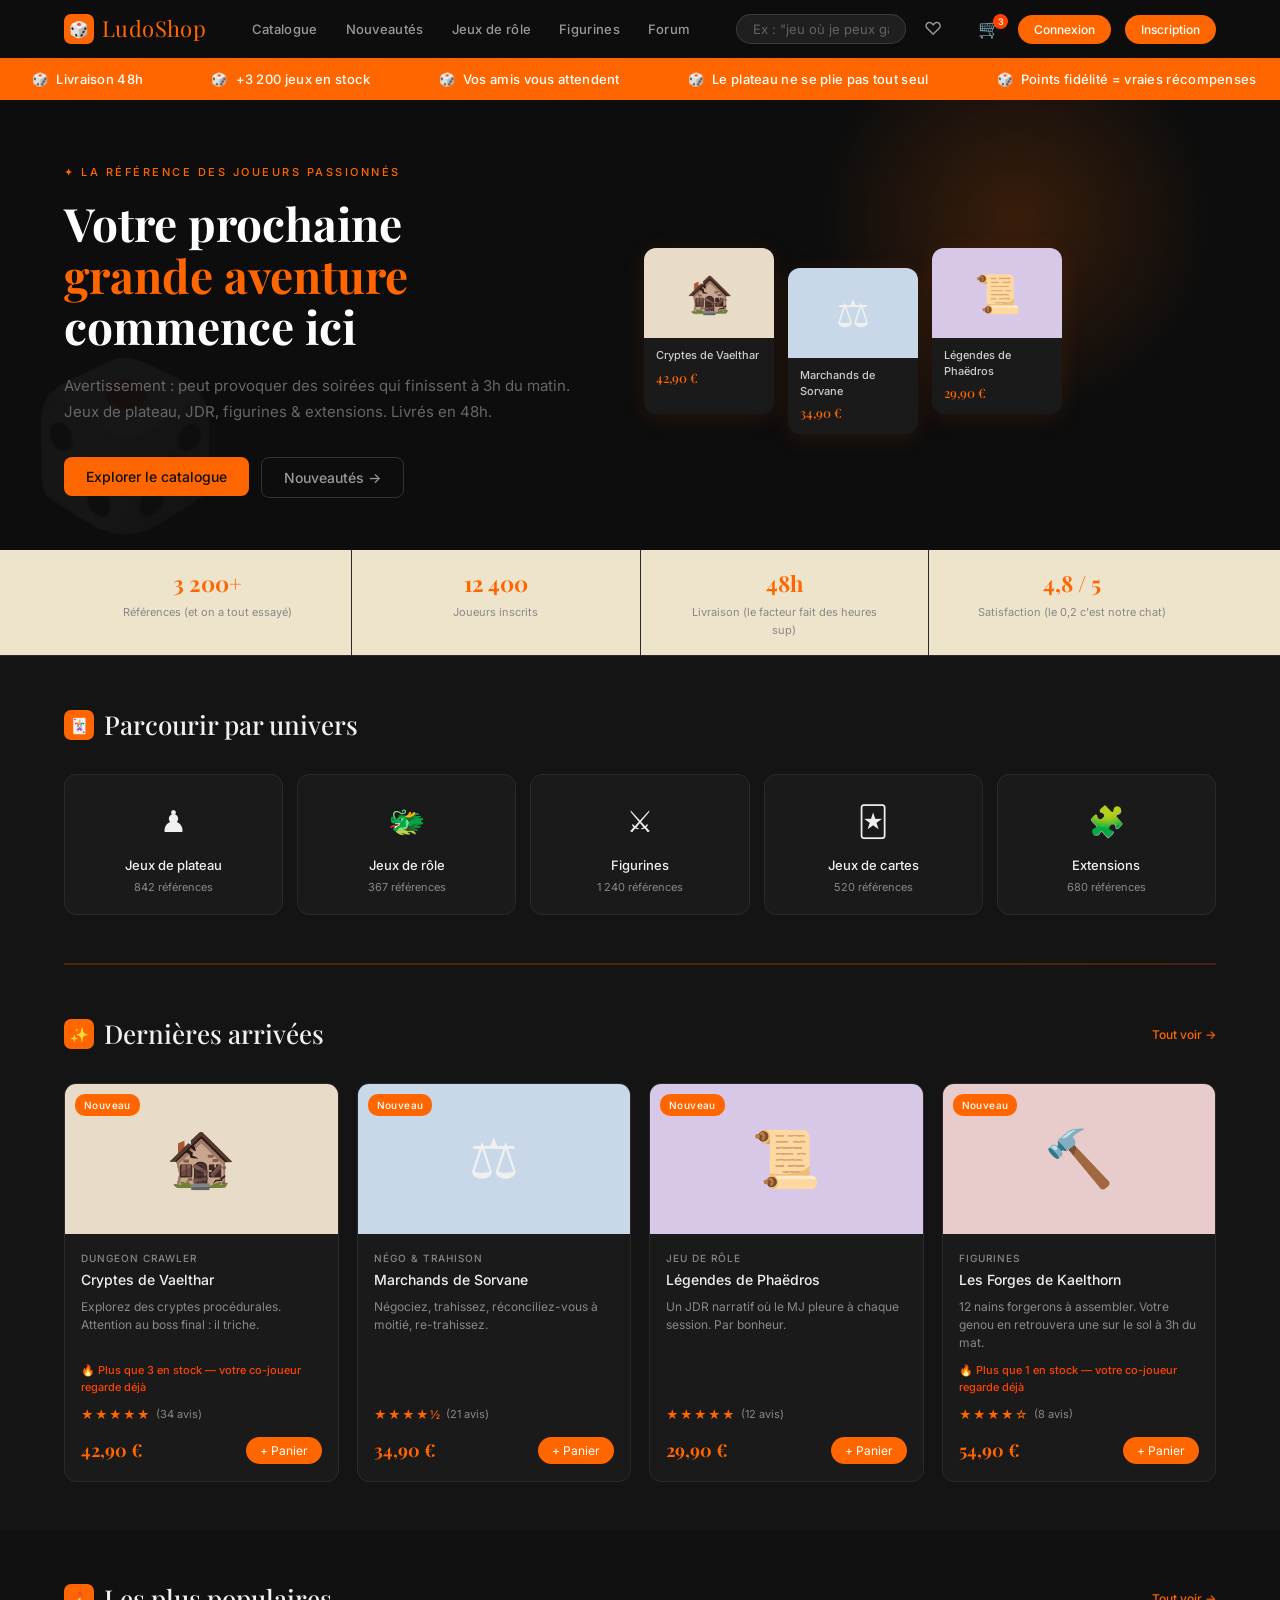
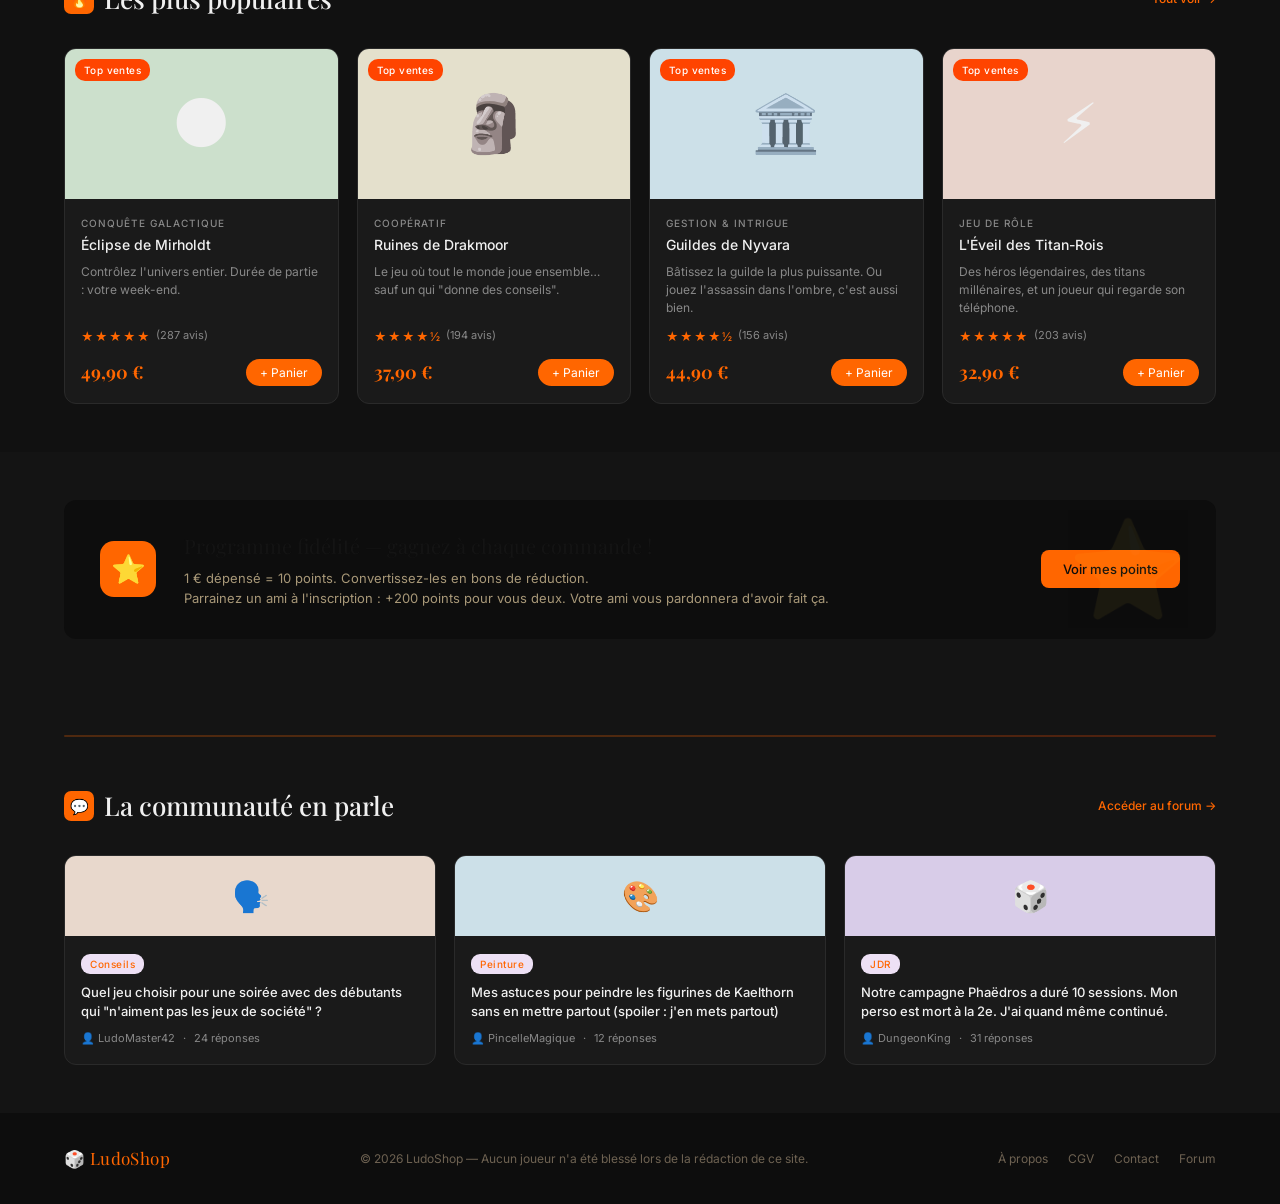
==== commit cdac62f7: "MAJ index et main" ====
--- a/index.html
+++ b/index.html
@@ -28,11 +28,12 @@
             <div class="nav-right">
                 <input class="search-input" type="text" placeholder='Ex : "jeu où je peux gagner"…'>
                 <button class="icon-btn" title="Mes envies">♡</button>
-                <button class="icon-btn" title="Mon panier (plein comme d'hab)">
+                <a href="panier.html"><button class="icon-btn" title="Mon panier (plein comme d'hab)">
                     🛒
-                    <span class="cart-badge">3</span>
+                    <span class="cart-badge">3</span></a>
                 </button>
                 <a href="connexion.html"><button class="btn-nav">Connexion</button></a>
+                <a href="inscription.html"><button class="btn-nav">Inscription</button></a>
             </div>
         </div>
     </nav>
--- a/style/main.css
+++ b/style/main.css
@@ -16,23 +16,23 @@
 }
 
 :root {
-    --bg-dark:           #1C1710;
-    --bg-warm:           #F5EDD8;
-    --bg-card:           #FBF6EC;
-    --bg-section-alt:    #EDE6D4;
-    --accent-purple:     #6B4FBB;
-    --accent-purple-lt:  #8B6FDB;
-    --accent-gold:       #D4A017;
-    --accent-red:        #C8372D;
-    --accent-green:      #2E7D32;
-    --text-dark:         #1C1710;
-    --text-mid:          #4A3F2E;
-    --text-light:        #8C7A5E;
-    --border:            #E5D8B8;
+    --bg-dark:           #0D0D0D;
+    --bg-warm:           #141414;
+    --bg-card:           #1A1A1A;
+    --bg-section-alt:    #111111;
+    --accent-purple:     #FF6600;
+    --accent-purple-lt:  #FF8533;
+    --accent-gold:       #FF6600;
+    --accent-red:        #FF4400;
+    --accent-green:      #22A05B;
+    --text-dark:         #F0F0F0;
+    --text-mid:          #CCCCCC;
+    --text-light:        #888888;
+    --border:            #2A2A2A;
     --radius:            12px;
     --radius-sm:         8px;
-    --shadow:            0 4px 16px rgba(28,23,16,.12);
-    --shadow-hover:      0 8px 28px rgba(28,23,16,.22);
+    --shadow:            0 4px 24px rgba(255,102,0,.10);
+    --shadow-hover:      0 8px 36px rgba(255,102,0,.25);
     --font-display:      'Playfair Display', Georgia, serif;
     --font-body:         'Inter', system-ui, sans-serif;
     --transition:        .22s ease;
@@ -46,6 +46,7 @@
     color: var(--text-dark);
     font-size: 14px;
     line-height: 1.6;
+    -webkit-font-smoothing: antialiased;
 }
 
 a { color: inherit; text-decoration: none; }
@@ -137,8 +138,8 @@
 
 .btn-ghost {
     background: transparent;
-    color: #D4C9A8;
-    border: 1px solid rgba(255,255,255,.2);
+    color: #999999;
+    border: 1px solid #333333;
 }
 .btn-ghost:hover {
     border-color: var(--accent-gold);
@@ -222,7 +223,7 @@
 }
 
 .nav-links a {
-    color: #C8BDA0;
+    color: #999999;
     font-size: 13px;
     font-weight: 500;
     letter-spacing: .3px;
@@ -257,7 +258,7 @@
 .icon-btn {
     background: none;
     border: none;
-    color: #C8BDA0;
+    color: #999999;
     font-size: 18px;
     position: relative;
     padding: 4px;
@@ -296,7 +297,7 @@
     position: absolute;
     top: -80px; right: 5%;
     width: 400px; height: 400px;
-    background: radial-gradient(circle, rgba(107,79,187,.22) 0%, transparent 70%);
+    background: radial-gradient(circle, rgba(255,102,0,.18) 0%, transparent 70%);
     pointer-events: none;
 }
 
@@ -335,7 +336,7 @@
     font-family: var(--font-display);
     font-size: 46px;
     font-weight: 700;
-    color: var(--bg-warm);
+    color: #FFFFFF;
     line-height: 1.12;
     margin-bottom: 20px;
 }
@@ -346,7 +347,7 @@
 }
 
 .hero-subtitle {
-    color: #A89878;
+    color: #666666;
     font-size: 15px;
     line-height: 1.75;
     margin-bottom: 32px;
